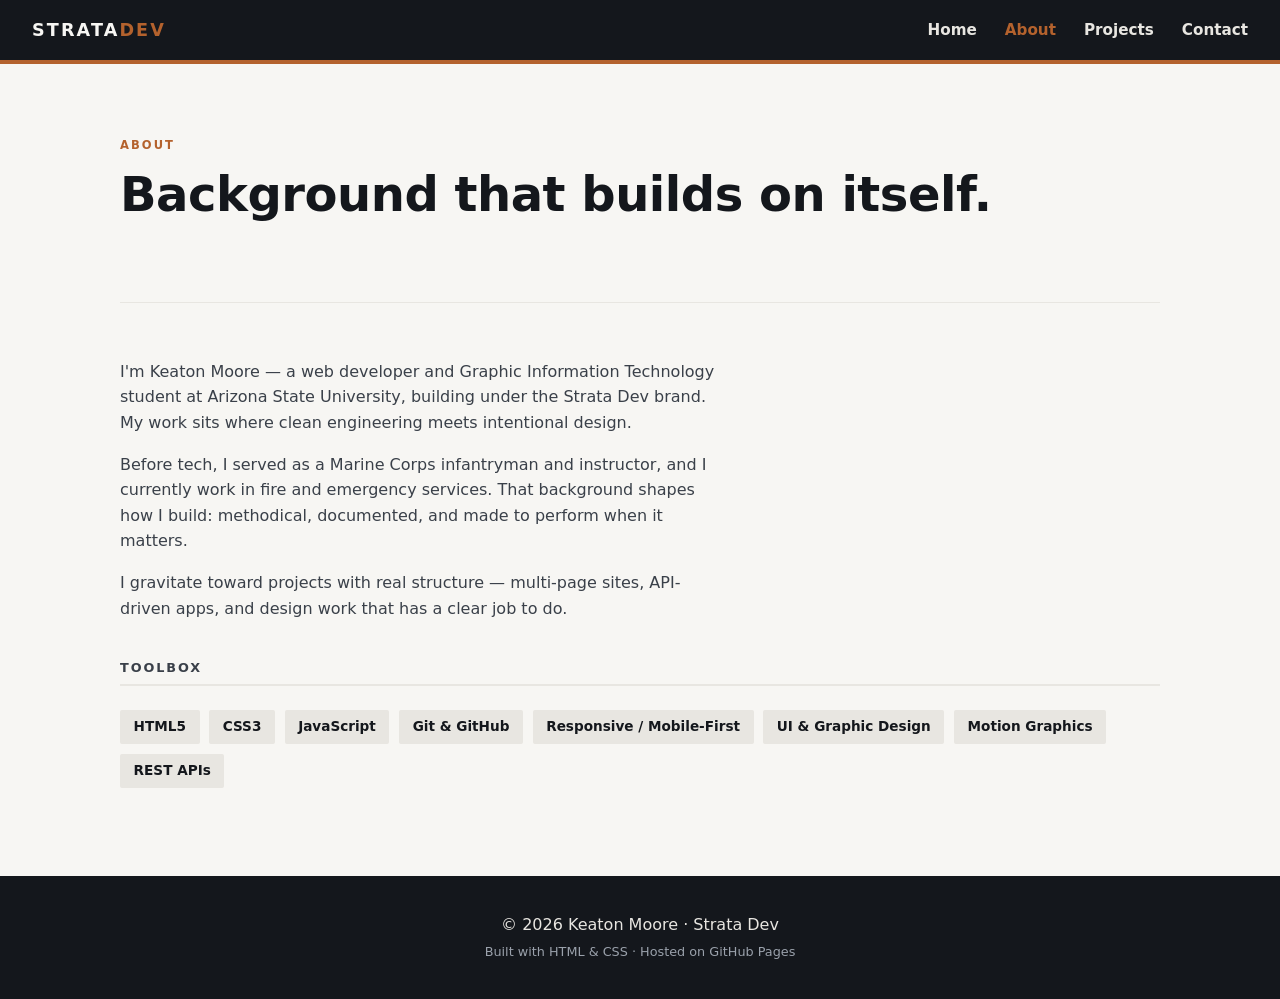
==== about.html @ cc044fd4 "Add Strata Dev portfolio pages with self-contained projects Build out index, about, projects, and co" ====
<!DOCTYPE html>
<!-- ============================================================
     Strata Dev Portfolio  |  Author: Keaton Moore
     Page: About (about.html)
     ============================================================ -->
<html lang="en">
<head>
  <meta charset="UTF-8" />
  <meta name="viewport" content="width=device-width, initial-scale=1.0" />
  <title>About — Strata Dev</title>
  <link rel="stylesheet" href="styles.css" />
</head>
<body>
  <header class="site-header">
    <a class="brand" href="index.html">
      <span class="brand-mark">STRATA</span><span class="brand-mark accent">DEV</span>
    </a>
    <nav class="site-nav" aria-label="Primary">
      <ul>
        <li><a href="index.html">Home</a></li>
        <li><a href="about.html" class="is-current">About</a></li>
        <li><a href="projects.html">Projects</a></li>
        <li><a href="contact.html">Contact</a></li>
      </ul>
    </nav>
  </header>

  <main>
    <section class="hero hero-compact">
      <p class="eyebrow">About</p>
      <h1>Background that builds on itself.</h1>
    </section>

    <section class="band">
      <div class="prose">
        <p>
          I'm Keaton Moore — a web developer and Graphic Information
          Technology student at Arizona State University, building under
          the Strata Dev brand. My work sits where clean engineering meets
          intentional design.
        </p>
        <p>
          Before tech, I served as a Marine Corps infantryman and
          instructor, and I currently work in fire and emergency services.
          That background shapes how I build: methodical, documented, and
          made to perform when it matters.
        </p>
        <p>
          I gravitate toward projects with real structure — multi-page
          sites, API-driven apps, and design work that has a clear job to do.
        </p>
      </div>

      <h2 class="band-title">Toolbox</h2>
      <ul class="tag-list">
        <li>HTML5</li>
        <li>CSS3</li>
        <li>JavaScript</li>
        <li>Git &amp; GitHub</li>
        <li>Responsive / Mobile-First</li>
        <li>UI &amp; Graphic Design</li>
        <li>Motion Graphics</li>
        <li>REST APIs</li>
      </ul>
    </section>
  </main>

  <footer class="site-footer">
    <p>&copy; 2026 Keaton Moore · Strata Dev</p>
    <p class="footer-note">Built with HTML &amp; CSS · Hosted on GitHub Pages</p>
  </footer>
</body>
</html>
---- styles.css ----
/* ============================================================
   Strata Dev Portfolio — styles.css
   Author: Keaton Moore
   Approach: Mobile-first (base styles target small screens,
             larger layouts are added via min-width media queries)

   Color palette:
     --ink      #14171c   (deep slate — base text / dark bands)
     --stone    #3a4049   (mid gray — secondary text)
     --fog      #e8e6e1   (warm light gray — surfaces)
     --paper    #f7f6f3   (off-white — page background)
     --copper   #b4622d   (mineral-seam accent)
   ============================================================ */

:root {
  --ink:    #14171c;
  --stone:  #3a4049;
  --fog:    #e8e6e1;
  --paper:  #f7f6f3;
  --copper: #b4622d;

  --maxw: 1080px;
  --gap: 1.25rem;
}

/* ---------- Reset / base ---------- */
* { box-sizing: border-box; }

html { scroll-behavior: smooth; }

body {
  margin: 0;
  background: var(--paper);
  color: var(--ink);
  font-family: "Segoe UI", system-ui, -apple-system, Helvetica, Arial, sans-serif;
  line-height: 1.6;
  -webkit-font-smoothing: antialiased;
}

a { color: var(--copper); text-decoration: none; }
a:hover { text-decoration: underline; }

h1, h2, h3 { line-height: 1.15; letter-spacing: -0.01em; margin: 0 0 .5em; }
h1 { font-size: 2.1rem; }
h2 { font-size: 1.5rem; }

/* Visible keyboard focus for accessibility */
a:focus-visible, .btn:focus-visible {
  outline: 3px solid var(--copper);
  outline-offset: 2px;
}

/* ---------- Header / Nav (mobile: stacked) ---------- */
.site-header {
  display: flex;
  flex-direction: column;
  gap: .75rem;
  padding: 1rem 1.25rem;
  background: var(--ink);
  border-bottom: 4px solid var(--copper);
}

.brand {
  font-weight: 800;
  letter-spacing: .12em;
  font-size: 1.1rem;
  color: var(--paper);
}
.brand:hover { text-decoration: none; }
.brand-mark.accent { color: var(--copper); }

.site-nav ul {
  list-style: none;
  margin: 0;
  padding: 0;
  display: flex;
  flex-wrap: wrap;
  gap: 1rem;
}
.site-nav a {
  color: var(--fog);
  font-weight: 600;
  font-size: .95rem;
}
.site-nav a:hover { color: var(--copper); text-decoration: none; }
.site-nav a.is-current { color: var(--copper); }

/* ---------- Layout wrappers ---------- */
main { max-width: var(--maxw); margin: 0 auto; padding: 0 1.25rem; }

.hero {
  padding: 3rem 0 2.5rem;
  border-bottom: 1px solid var(--fog);
}
.hero-compact { padding: 2.5rem 0 1.5rem; }

.eyebrow {
  text-transform: uppercase;
  letter-spacing: .18em;
  font-size: .72rem;
  font-weight: 700;
  color: var(--copper);
  margin: 0 0 .75rem;
}
.lede { font-size: 1.1rem; color: var(--stone); max-width: 48ch; }

/* ---------- Buttons ---------- */
.cta-row { display: flex; flex-wrap: wrap; gap: .75rem; margin-top: 1.5rem; }
.btn {
  display: inline-block;
  padding: .7rem 1.4rem;
  font-weight: 700;
  border-radius: 2px;
  border: 2px solid var(--ink);
}
.btn:hover { text-decoration: none; }
.btn-primary { background: var(--ink); color: var(--paper); }
.btn-primary:hover { background: var(--copper); border-color: var(--copper); }
.btn-ghost { color: var(--ink); }
.btn-ghost:hover { background: var(--ink); color: var(--paper); }

/* ---------- Bands / sections ---------- */
.band { padding: 2.5rem 0; }
.band-title {
  font-size: .8rem;
  text-transform: uppercase;
  letter-spacing: .15em;
  color: var(--stone);
  border-bottom: 2px solid var(--fog);
  padding-bottom: .5rem;
  margin-bottom: 1.5rem;
}

/* Mobile: single column grids */
.grid-3, .grid-2 { display: grid; grid-template-columns: 1fr; gap: var(--gap); }

.card {
  background: #fff;
  border: 1px solid var(--fog);
  border-left: 4px solid var(--copper);
  padding: 1.25rem;
}
.card-num {
  font-size: .8rem;
  font-weight: 700;
  color: var(--copper);
  letter-spacing: .1em;
}
.card h3 { margin-top: .4rem; }
.card p { margin: 0; color: var(--stone); }

.project {
  background: #fff;
  border: 1px solid var(--fog);
  padding: 1.5rem;
}
.project-meta {
  font-size: .8rem;
  text-transform: uppercase;
  letter-spacing: .08em;
  color: var(--copper);
  margin: 0 0 .75rem;
}
.project p:last-child { color: var(--stone); margin-bottom: 0; }

.project-media {
  width: 100%;
  display: block;
  background: #000;
  margin-bottom: 1rem;
  border: 1px solid var(--fog);
}
.project-links {
  display: flex;
  flex-wrap: wrap;
  gap: .6rem;
  margin-top: .9rem;
}
.project-links .btn {
  padding: .5rem 1rem;
  font-size: .85rem;
}

.prose { max-width: 60ch; margin-bottom: 2.5rem; }
.prose p { color: var(--stone); }

.tag-list, .contact-list { list-style: none; padding: 0; margin: 0; }
.tag-list {
  display: flex;
  flex-wrap: wrap;
  gap: .6rem;
}
.tag-list li {
  background: var(--fog);
  padding: .4rem .85rem;
  font-size: .85rem;
  font-weight: 600;
  border-radius: 2px;
}

.contact-list li {
  display: flex;
  flex-direction: column;
  padding: 1rem 0;
  border-bottom: 1px solid var(--fog);
}
.contact-label {
  font-size: .75rem;
  text-transform: uppercase;
  letter-spacing: .12em;
  color: var(--stone);
  font-weight: 700;
}

/* ---------- Footer ---------- */
.site-footer {
  background: var(--ink);
  color: var(--fog);
  text-align: center;
  padding: 2rem 1.25rem;
  margin-top: 3rem;
}
.site-footer p { margin: .25rem 0; }
.footer-note { font-size: .8rem; color: #9aa1ab; }

/* ============================================================
   MEDIA QUERY — larger screens (tablet / desktop)
   Mobile-first: these rules ENHANCE the stacked mobile layout
   ============================================================ */
@media (min-width: 720px) {

  /* Header becomes a horizontal bar */
  .site-header {
    flex-direction: row;
    align-items: center;
    justify-content: space-between;
    padding: 1rem 2rem;
  }
  .site-nav ul { gap: 1.75rem; }

  /* Grids expand to multiple columns */
  .grid-3 { grid-template-columns: repeat(3, 1fr); }
  .grid-2 { grid-template-columns: repeat(2, 1fr); }

  /* Larger hero type on bigger screens */
  h1 { font-size: 3rem; }
  .hero { padding: 4.5rem 0 3.5rem; }

  /* Contact rows become label + value side by side */
  .contact-list li {
    flex-direction: row;
    align-items: baseline;
    gap: 1.5rem;
  }
  .contact-label { min-width: 90px; }
}

/* Respect reduced-motion preferences */
@media (prefers-reduced-motion: reduce) {
  html { scroll-behavior: auto; }
}
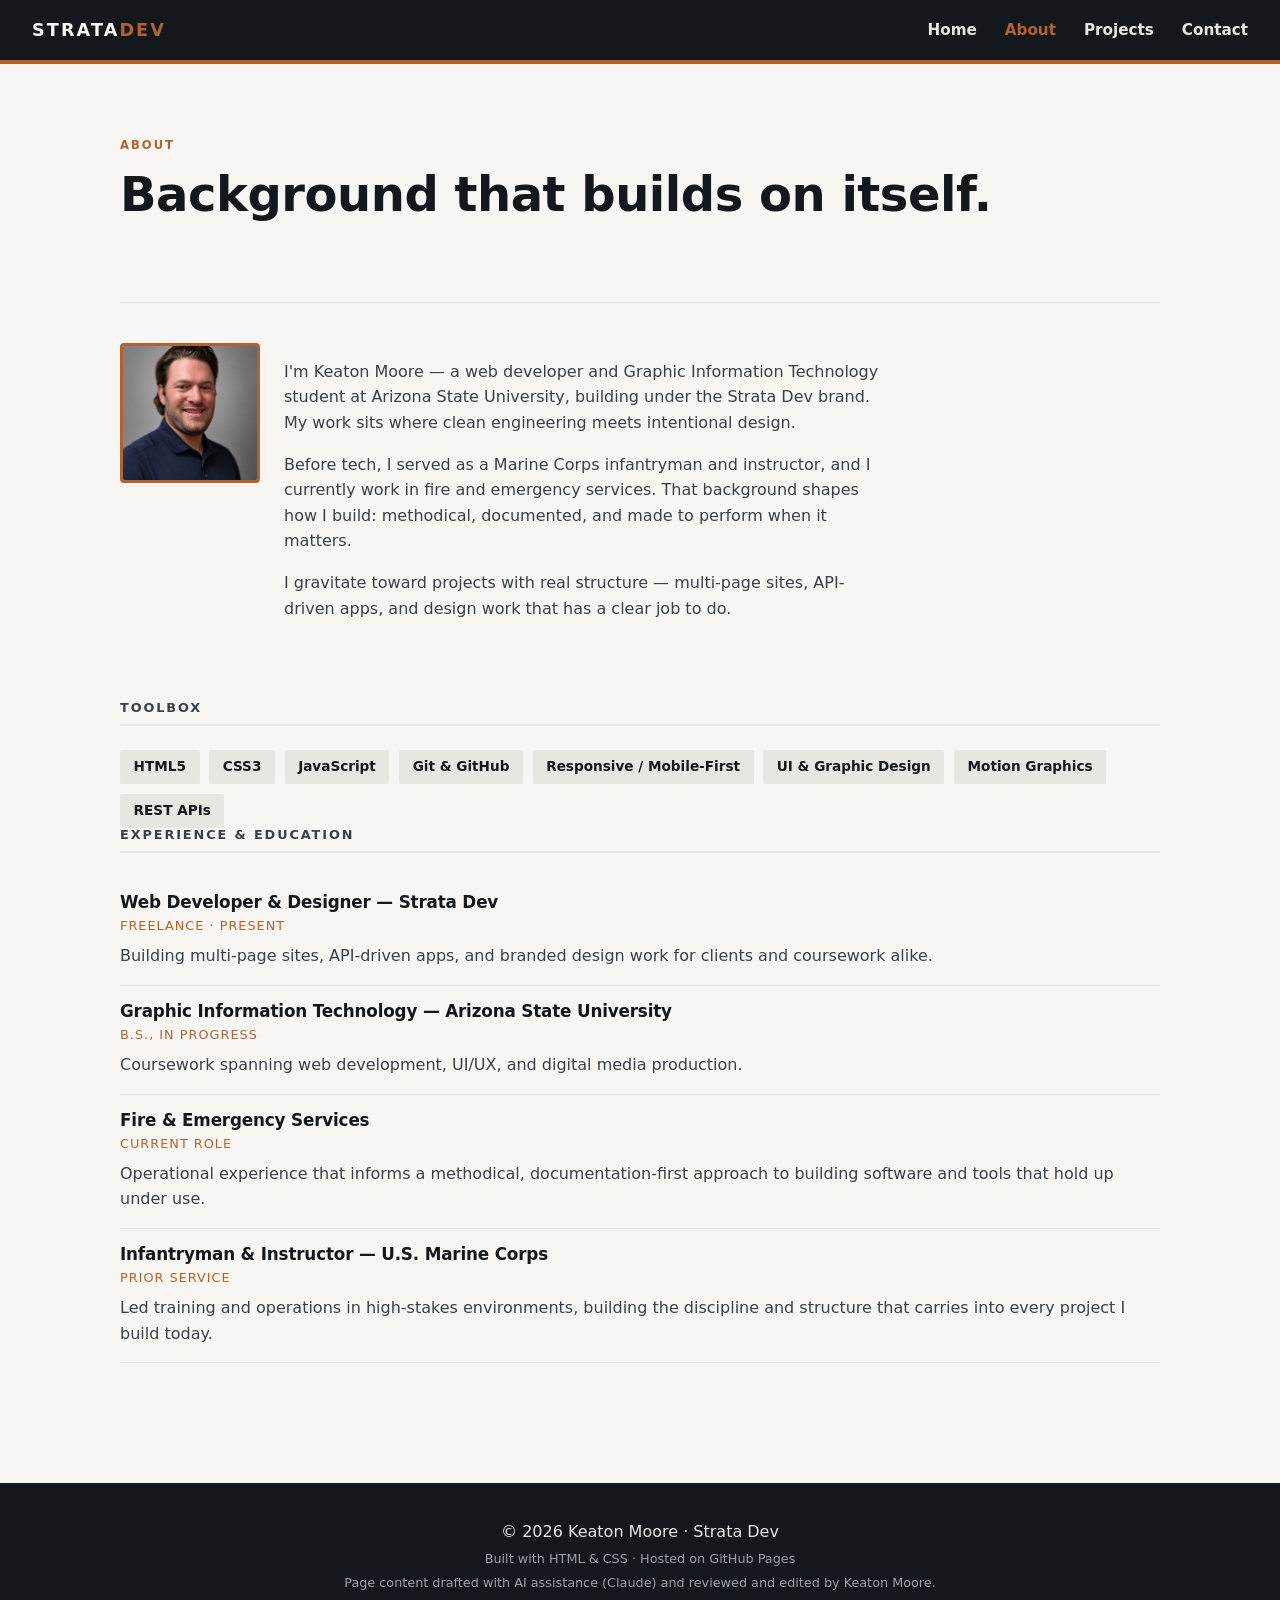
==== commit 8d75f6b7: "Add headshot and Experience & Education section to About page" ====
--- a/about.html
+++ b/about.html
@@ -32,23 +32,30 @@
     </section>
 
     <section class="band">
-      <div class="prose">
-        <p>
-          I'm Keaton Moore — a web developer and Graphic Information
-          Technology student at Arizona State University, building under
-          the Strata Dev brand. My work sits where clean engineering meets
-          intentional design.
-        </p>
-        <p>
-          Before tech, I served as a Marine Corps infantryman and
-          instructor, and I currently work in fire and emergency services.
-          That background shapes how I build: methodical, documented, and
-          made to perform when it matters.
-        </p>
-        <p>
-          I gravitate toward projects with real structure — multi-page
-          sites, API-driven apps, and design work that has a clear job to do.
-        </p>
+      <div class="about-intro">
+        <img
+          class="headshot"
+          src="assets/keaton-headshot.jpeg"
+          alt="Portrait of Keaton Moore"
+        />
+        <div class="prose">
+          <p>
+            I'm Keaton Moore — a web developer and Graphic Information
+            Technology student at Arizona State University, building under
+            the Strata Dev brand. My work sits where clean engineering meets
+            intentional design.
+          </p>
+          <p>
+            Before tech, I served as a Marine Corps infantryman and
+            instructor, and I currently work in fire and emergency services.
+            That background shapes how I build: methodical, documented, and
+            made to perform when it matters.
+          </p>
+          <p>
+            I gravitate toward projects with real structure — multi-page
+            sites, API-driven apps, and design work that has a clear job to do.
+          </p>
+        </div>
       </div>
 
       <h2 class="band-title">Toolbox</h2>
@@ -62,12 +69,51 @@
         <li>Motion Graphics</li>
         <li>REST APIs</li>
       </ul>
+
+      <h2 class="band-title">Experience &amp; Education</h2>
+      <ul class="timeline-list">
+        <li>
+          <h3>Web Developer &amp; Designer — Strata Dev</h3>
+          <p class="timeline-meta">Freelance · Present</p>
+          <p>
+            Building multi-page sites, API-driven apps, and branded design
+            work for clients and coursework alike.
+          </p>
+        </li>
+        <li>
+          <h3>Graphic Information Technology — Arizona State University</h3>
+          <p class="timeline-meta">B.S., In Progress</p>
+          <p>
+            Coursework spanning web development, UI/UX, and digital media
+            production.
+          </p>
+        </li>
+        <li>
+          <h3>Fire &amp; Emergency Services</h3>
+          <p class="timeline-meta">Current Role</p>
+          <p>
+            Operational experience that informs a methodical,
+            documentation-first approach to building software and tools
+            that hold up under use.
+          </p>
+        </li>
+        <li>
+          <h3>Infantryman &amp; Instructor — U.S. Marine Corps</h3>
+          <p class="timeline-meta">Prior Service</p>
+          <p>
+            Led training and operations in high-stakes environments,
+            building the discipline and structure that carries into every
+            project I build today.
+          </p>
+        </li>
+      </ul>
     </section>
   </main>
 
   <footer class="site-footer">
     <p>&copy; 2026 Keaton Moore · Strata Dev</p>
     <p class="footer-note">Built with HTML &amp; CSS · Hosted on GitHub Pages</p>
+    <p class="footer-note">Page content drafted with AI assistance (Claude) and reviewed and edited by Keaton Moore.</p>
   </footer>
 </body>
 </html>
--- a/styles.css
+++ b/styles.css
@@ -35,6 +35,11 @@
   font-family: "Segoe UI", system-ui, -apple-system, Helvetica, Arial, sans-serif;
   line-height: 1.6;
   -webkit-font-smoothing: antialiased;
+
+  /* Page-level layout: header / main / footer as grid rows */
+  display: grid;
+  grid-template-rows: auto 1fr auto;
+  min-height: 100vh;
 }
 
 a { color: var(--copper); text-decoration: none; }
@@ -184,6 +189,36 @@
 .prose { max-width: 60ch; margin-bottom: 2.5rem; }
 .prose p { color: var(--stone); }
 
+.about-intro {
+  display: grid;
+  grid-template-columns: 1fr;
+  gap: 1.5rem;
+  align-items: start;
+  margin-bottom: 1.5rem;
+}
+.headshot {
+  width: 140px;
+  height: 140px;
+  object-fit: cover;
+  border-radius: 4px;
+  border: 3px solid var(--copper);
+}
+
+.timeline-list { list-style: none; margin: 0 0 2rem; padding: 0; }
+.timeline-list li {
+  padding: 1rem 0;
+  border-bottom: 1px solid var(--fog);
+}
+.timeline-list h3 { margin: 0 0 .25rem; font-size: 1.05rem; }
+.timeline-meta {
+  font-size: .8rem;
+  text-transform: uppercase;
+  letter-spacing: .08em;
+  color: var(--copper);
+  margin: 0 0 .4rem;
+}
+.timeline-list p:last-child { margin: 0; color: var(--stone); }
+
 .tag-list, .contact-list { list-style: none; padding: 0; margin: 0; }
 .tag-list {
   display: flex;
@@ -253,6 +288,11 @@
     gap: 1.5rem;
   }
   .contact-label { min-width: 90px; }
+
+  /* About intro: headshot beside text on larger screens */
+  .about-intro {
+    grid-template-columns: 140px 1fr;
+  }
 }
 
 /* Respect reduced-motion preferences */
